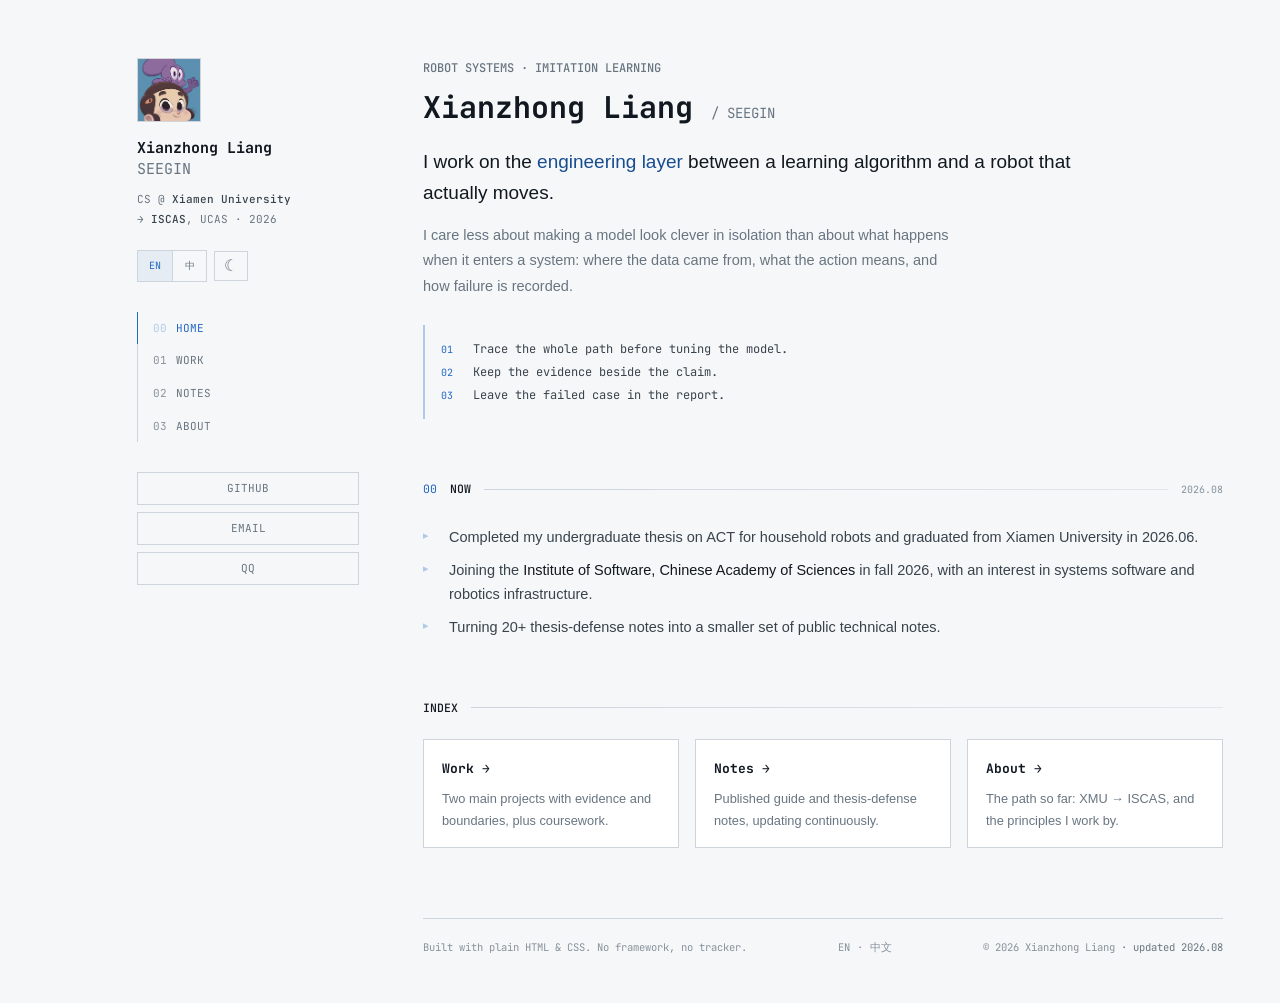
==== index.html @ d33dfe6f "Initial site: multi-page personal homepage (home / work / notes / about)" ====
<!DOCTYPE html>
<html lang="en">
<head>
<meta charset="utf-8">
<meta name="viewport" content="width=device-width, initial-scale=1">
<title>Xianzhong Liang (SEEGIN) | Robot Systems</title>
<meta name="description" content="Computer science graduate from Xiamen University, joining ISCAS, UCAS in 2026. Working on the engineering layer between learning algorithms and robots that actually move.">
<meta name="author" content="Xianzhong Liang">
<meta name="theme-color" content="#0A0C10">
<meta name="color-scheme" content="dark light">
<meta property="og:type" content="profile">
<meta property="og:title" content="Xianzhong Liang (SEEGIN) | Robot Systems">
<meta property="og:description" content="Robot systems, imitation learning, and the plumbing in between.">
<meta property="og:url" content="https://seegin.github.io/">
<meta property="og:image" content="https://seegin.github.io/assets/avatar.jpg">
<meta property="og:image:alt" content="Portrait of Xianzhong Liang">
<meta property="og:image:width" content="1080">
<meta property="og:image:height" content="1080">
<meta property="profile:first_name" content="Xianzhong">
<meta property="profile:last_name" content="Liang">
<meta name="twitter:card" content="summary">
<meta property="og:locale" content="en_US">
<meta property="og:locale:alternate" content="zh_CN">

<link rel="canonical" href="https://seegin.github.io/">
<link rel="alternate" hreflang="en" href="https://seegin.github.io/">
<link rel="alternate" hreflang="zh-CN" href="https://seegin.github.io/?lang=zh">
<link rel="alternate" hreflang="x-default" href="https://seegin.github.io/">
<link rel="icon" type="image/jpeg" href="assets/avatar.jpg">
<link rel="apple-touch-icon" href="assets/avatar.jpg">

<script type="application/ld+json">
{
  "@context": "https://schema.org",
  "@type": "Person",
  "name": "Xianzhong Liang",
  "alternateName": "SEEGIN",
  "url": "https://seegin.github.io/",
  "image": "https://seegin.github.io/assets/avatar.jpg",
  "email": "mailto:xianzliang@foxmail.com",
  "alumniOf": { "@type": "CollegeOrUniversity", "name": "Xiamen University" },
  "sameAs": [ "https://github.com/SEEGIN" ]
}
</script>

<link rel="preconnect" href="https://fonts.googleapis.com">
<link rel="preconnect" href="https://fonts.gstatic.com" crossorigin>
<link href="https://fonts.googleapis.com/css2?family=JetBrains+Mono:wght@400;500;700&display=swap" rel="stylesheet">
<link rel="stylesheet" href="assets/style.css">

<script>
(() => {
  try {
    const params = new URLSearchParams(location.search);
    const savedTheme = params.get('theme') || localStorage.getItem('theme');
    const savedLang = params.get('lang') || localStorage.getItem('lang');
    document.documentElement.dataset.theme = savedTheme || (matchMedia('(prefers-color-scheme: light)').matches ? 'light' : 'dark');
    document.documentElement.dataset.lang = savedLang || 'en';
    document.documentElement.lang = savedLang === 'zh' ? 'zh-CN' : 'en';
  } catch (_) {
    document.documentElement.dataset.theme = 'dark';
    document.documentElement.dataset.lang = 'en';
  }
})();
</script>
</head>
<body>

<noscript><div class="jsnote">JavaScript disabled · language/theme switching unavailable — 未启用 JavaScript：中英文与主题切换不可用。</div></noscript>

<a class="skip-link" href="#content"><span class="i18n-en">Skip to content</span><span class="i18n-zh">跳到正文</span></a>

<div class="page">

<!-- ══════════ RAIL ══════════ -->
<aside class="rail">
  <img class="avatar" src="assets/avatar.jpg" alt="Portrait of Xianzhong Liang" width="64" height="64" decoding="async">
  <div class="rname">Xianzhong Liang<br><span>SEEGIN</span></div>
  <div class="rrole">
    CS @ <b>Xiamen University</b><br>
    → <b>ISCAS</b>, UCAS · 2026
  </div>

  <div class="prefs">
    <div class="segmented" role="group" aria-label="Language">
      <button type="button" data-lang-option="en" aria-pressed="true">EN</button>
      <button type="button" data-lang-option="zh" aria-pressed="false">中</button>
    </div>
    <button class="theme-toggle" id="theme-toggle" type="button" aria-label="Switch to light theme" title="Switch to light theme">
      <span aria-hidden="true">☼</span>
    </button>
  </div>

  <nav class="rnav" aria-label="Section navigation">
    <a href="index.html" class="on" aria-current="page"><span class="n">00</span><span class="i18n-en">Home</span><span class="i18n-zh">首页</span></a>
    <a href="work.html"><span class="n">01</span><span class="i18n-en">Work</span><span class="i18n-zh">项目</span></a>
    <a href="notes.html"><span class="n">02</span><span class="i18n-en">Notes</span><span class="i18n-zh">写作</span></a>
    <a href="about.html"><span class="n">03</span><span class="i18n-en">About</span><span class="i18n-zh">关于</span></a>
  </nav>

  <div class="rlinks">
    <a href="https://github.com/SEEGIN" rel="me">GITHUB</a>
    <a href="mailto:xianzliang@foxmail.com"><span class="i18n-en">EMAIL</span><span class="i18n-zh">邮箱</span></a>
    <button type="button" id="copy-qq" data-copy="2814823196" title="Copy QQ: 2814823196">QQ</button>
    <div class="copy-status" id="copy-status" aria-live="polite"></div>
  </div>
</aside>

<!-- ══════════ MAIN ══════════ -->
<main class="main" id="content">

  <header class="hero">
    <p class="eyebrow">Robot systems · imitation learning</p>
    <h1>Xianzhong Liang <span>/ SEEGIN</span></h1>
    <p class="tagline">
      <span class="i18n-en">I work on the <span class="k">engineering layer</span> between a learning algorithm
      and a robot that actually moves.</span>
      <span class="i18n-zh">我关注学习算法与真正运动起来的机器人之间，那一层常被忽略的<span class="k">系统工程</span>。</span>
    </p>
    <p class="tagsub">
      <span class="i18n-en">I care less about making a model look clever in isolation than about what happens when it enters a system:
      where the data came from, what the action means, and how failure is recorded.</span>
      <span class="i18n-zh">我不太关心让一个脱离系统的模型显得聪明。我更在意它进入系统以后：
      数据从哪来、动作究竟代表什么，以及失败有没有被如实记录。</span>
    </p>
    <div class="principle">
      <div><span class="pn">01</span><b><span class="i18n-en">Trace the whole path before tuning the model.</span><span class="i18n-zh">先把整条链路跑通，再谈调参。</span></b></div>
      <div><span class="pn">02</span><b><span class="i18n-en">Keep the evidence beside the claim.</span><span class="i18n-zh">结论旁边放证据，数字旁边写口径。</span></b></div>
      <div><span class="pn">03</span><b><span class="i18n-en">Leave the failed case in the report.</span><span class="i18n-zh">失败案例不删，它定义能力边界。</span></b></div>
    </div>
  </header>

  <!-- ═══ 00 NOW ═══ -->
  <section id="now">
    <div class="sh"><span class="n">00</span><h2><span class="i18n-en">Now</span><span class="i18n-zh">近况</span></h2><span class="rule"></span><span class="date">2026.08</span></div>
    <ul class="now">
      <li><span><span class="i18n-en">Completed my undergraduate thesis on ACT for household robots and graduated from Xiamen University in 2026.06.</span><span class="i18n-zh">刚完成本科毕设《家务机器人 ACT 算法的优化与实现》，2026.06 从厦门大学计算机系毕业。</span></span></li>
      <li><span><span class="i18n-en">Joining the <b>Institute of Software, Chinese Academy of Sciences</b> in fall 2026, with an interest in systems software and robotics infrastructure.</span><span class="i18n-zh">2026 年秋季入学 <b>中国科学院软件研究所</b>，方向偏底层系统软件与机器人系统支撑。</span></span></li>
      <li><span><span class="i18n-en">Turning 20+ thesis-defense notes into a smaller set of public technical notes.</span><span class="i18n-zh">在整理毕设期间写的 20+ 份技术手册，准备把其中一部分公开出来。</span></span></li>
    </ul>
  </section>

  <!-- ═══ INDEX ═══ -->
  <section id="index">
    <div class="sh"><h2><span class="i18n-en">Index</span><span class="i18n-zh">导览</span></h2><span class="rule"></span></div>
    <div class="idx">
      <a class="idx-card" href="work.html">
        <span class="idx-t"><span class="i18n-en">Work</span><span class="i18n-zh">项目</span> →</span>
        <span class="idx-d"><span class="i18n-en">Two main projects with evidence and boundaries, plus coursework.</span><span class="i18n-zh">两个主项目（含证据与边界）+ 课程实践。</span></span>
      </a>
      <a class="idx-card" href="notes.html">
        <span class="idx-t"><span class="i18n-en">Notes</span><span class="i18n-zh">写作</span> →</span>
        <span class="idx-d"><span class="i18n-en">Published guide and thesis-defense notes, updating continuously.</span><span class="i18n-zh">已公开的经验帖与整理中的答辩笔记。</span></span>
      </a>
      <a class="idx-card" href="about.html">
        <span class="idx-t"><span class="i18n-en">About</span><span class="i18n-zh">关于</span> →</span>
        <span class="idx-d"><span class="i18n-en">The path so far: XMU → ISCAS, and the principles I work by.</span><span class="i18n-zh">从厦大到软件所的轨迹，与我的工作准则。</span></span>
      </a>
    </div>
  </section>

  <footer>
    <span><span class="i18n-en">Built with plain HTML &amp; CSS. No framework, no tracker.</span><span class="i18n-zh">纯 HTML / CSS 构建。无框架，无追踪。</span></span>
    <span class="foot-lang"><a href="?lang=en">EN</a> · <a href="?lang=zh">中文</a></span>
    <span>© 2026 Xianzhong Liang <span class="foot-upd">· <span class="i18n-en">updated</span><span class="i18n-zh">最近更新</span> 2026.08</span></span>
  </footer>

</main>
</div>

<script id="page-i18n" type="application/json">
{"zh":{"title":"梁献中（SEEGIN）| 机器人系统","description":"厦门大学计算机专业毕业生，2026 年入学中国科学院软件研究所。关注学习算法与真正运动起来的机器人之间的系统工程。"}}
</script>
<script src="assets/site.js"></script>

</body>
</html>
---- assets/style.css ----
/* ══════════════════════════════════════════════
   TOKENS
   ══════════════════════════════════════════════ */
:root{
  /* surfaces — 3 阶，用于拉开层次 */
  --bg:#0A0C10;
  --surface:#10141A;
  --surface-2:#151A22;
  --border:#1F2630;
  --border-soft:#171D25;

  /* text */
  --text:#C9D1D9;
  --text-hi:#E6EDF3;
  --dim:#6E7A87;
  --dim-2:#525E6B;

  /* accent — 单一蓝，3 个亮度档 */
  --accent:#4C8DFF;
  --accent-hi:#84B2FF;
  --accent-d:#1B3A6B;
  --accent-bg:rgba(76,141,255,.07);

  /* semantic — 只有两个，各自绑死一个语义 */
  --ok:#4FA98C;                /* 强证据 / verified */
  --warn:#C0924E;              /* 边界 / 限制 */
  --ok-text:#7FA99B;
  --warn-text:#C9B48D;
  --code:#A6BDDA;

  --mono:'JetBrains Mono',ui-monospace,SFMono-Regular,Menlo,Consolas,monospace;
  --sans:-apple-system,BlinkMacSystemFont,'Segoe UI','PingFang SC','Hiragino Sans GB',
         'Microsoft YaHei','Noto Sans SC',sans-serif;

  --rail:222px;
  --main:800px;
  --gap:64px;
}

html[data-theme="light"]{
  --bg:#F6F7F8;
  --surface:#FFFFFF;
  --surface-2:#EFF2F5;
  --border:#CDD4DB;
  --border-soft:#E2E6EA;
  --text:#38434D;
  --text-hi:#111820;
  --dim:#687581;
  --dim-2:#87929C;
  --accent:#2368C4;
  --accent-hi:#174C91;
  --accent-d:#AFC9EA;
  --accent-bg:rgba(35,104,196,.07);
  --ok:#287D63;
  --warn:#986A22;
  --ok-text:#397A66;
  --warn-text:#805F2E;
  --code:#315D91;
}

*{box-sizing:border-box;margin:0;padding:0}
html{scroll-behavior:smooth;scroll-padding-top:32px;-webkit-text-size-adjust:100%;color-scheme:dark}
html[data-theme="light"]{color-scheme:light}
body{
  background:var(--bg);color:var(--text);
  font-family:var(--sans);font-size:15px;line-height:1.7;
  -webkit-font-smoothing:antialiased;
}
html[data-lang="en"] .i18n-zh,html[data-lang="zh"] .i18n-en{display:none!important}
a{color:var(--accent);text-decoration:none}
a:hover{color:var(--accent-hi)}
a:focus-visible{outline:2px solid var(--accent);outline-offset:3px}
button{font:inherit}
button:focus-visible{outline:2px solid var(--accent);outline-offset:3px}
.skip-link{
  position:fixed;left:16px;top:12px;z-index:10;transform:translateY(-160%);
  background:var(--text-hi);color:var(--bg);font-family:var(--mono);font-size:12px;
  padding:8px 12px;
}
.skip-link:focus{transform:translateY(0);color:var(--bg)}
.jsnote{
  position:fixed;top:0;left:0;right:0;z-index:99;text-align:center;
  font-family:var(--mono);font-size:10.5px;letter-spacing:0;
  padding:6px 14px;background:var(--accent-d);color:var(--text-hi);
}

/* ══════════════════════════════════════════════
   LAYOUT — 左信息栏 + 右正文栏
   ══════════════════════════════════════════════ */
.page{
  position:relative;z-index:1;
  max-width:calc(var(--rail) + var(--gap) + var(--main));
  margin:0 auto;padding:0 40px;
  display:grid;grid-template-columns:var(--rail) var(--main);
  column-gap:var(--gap);align-items:start;
}

/* ── rail ─────────────────────────────── */
.rail{position:sticky;top:0;padding:58px 0 40px;max-height:100vh;overflow-y:auto;scrollbar-width:none}
.rail::-webkit-scrollbar{display:none}
.avatar{
  width:64px;height:64px;border:1px solid var(--border);object-fit:cover;
  filter:grayscale(.35) contrast(1.02);display:block;
}
.rname{font-family:var(--mono);font-size:15px;font-weight:700;color:var(--text-hi);margin-top:16px;line-height:1.4}
.rname span{color:var(--dim);font-weight:400}
.rrole{font-family:var(--mono);font-size:11px;line-height:1.85;color:var(--dim);margin-top:9px;letter-spacing:0}
.rrole b{color:var(--text);font-weight:500}

.prefs{display:flex;align-items:center;gap:7px;margin-top:20px}
.segmented{display:grid;grid-template-columns:repeat(2,34px);border:1px solid var(--border)}
.segmented button,.theme-toggle{
  height:30px;border:0;background:transparent;color:var(--dim);cursor:pointer;
  font-family:var(--mono);font-size:10px;line-height:1;
}
.segmented button + button{border-left:1px solid var(--border)}
.segmented button[aria-pressed="true"]{background:var(--accent-bg);color:var(--accent)}
.theme-toggle{width:34px;border:1px solid var(--border);font-size:16px}
.segmented button:hover,.theme-toggle:hover{background:var(--accent-bg);color:var(--accent)}

.rnav{margin-top:30px;display:flex;flex-direction:column;border-left:1px solid var(--border)}
.rnav a{
  font-family:var(--mono);font-size:11px;letter-spacing:0;text-transform:uppercase;
  color:var(--dim);padding:7px 0 7px 15px;margin-left:-1px;border-left:1px solid transparent;
}
.rnav a .n{color:var(--dim-2);margin-right:9px}
.rnav a:hover{color:var(--text)}
.rnav a.on{color:var(--accent);border-left-color:var(--accent)}
.rnav a.on .n{color:var(--accent-d)}

.rlinks{margin-top:30px;display:flex;flex-direction:column;gap:7px}
.rlinks a,.rlinks button{
  font-family:var(--mono);font-size:11px;letter-spacing:0;color:var(--dim);
  border:1px solid var(--border);padding:6px 11px;text-align:center;background:transparent;cursor:pointer;
}
.rlinks a:hover,.rlinks button:hover{border-color:var(--accent-d);color:var(--accent);background:var(--accent-bg)}
.copy-status{min-height:17px;margin-top:5px;font-family:var(--mono);font-size:9.5px;color:var(--ok-text);text-align:center}

/* ── main ─────────────────────────────── */
.main{padding:58px 0 0;min-width:0}

/* ── hero ─────────────────────────────── */
.hero{padding-bottom:6px}
.eyebrow{
  font-family:var(--mono);font-size:12px;font-weight:500;letter-spacing:0;
  text-transform:uppercase;color:var(--dim);
}
.hero h1{
  margin-top:10px;font-family:var(--mono);font-size:30px;line-height:1.3;
  font-weight:700;letter-spacing:0;color:var(--text-hi);
}
.hero h1 span{font-size:14px;font-weight:400;color:var(--dim);white-space:nowrap}
.tagline{margin-top:20px;font-size:19px;line-height:1.62;color:var(--text-hi);max-width:64ch;font-weight:400}
.tagline .k{color:var(--accent-hi)}
.tagsub{margin-top:14px;font-size:14.5px;line-height:1.75;color:var(--dim);max-width:66ch}
.principle{
  margin-top:26px;padding:13px 0 13px 16px;border-left:2px solid var(--accent-d);
  font-family:var(--mono);font-size:12px;line-height:1.9;color:var(--dim);
}
.principle div{display:grid;grid-template-columns:24px 1fr;gap:8px}
.principle .pn{color:var(--accent);font-size:10px;padding-top:2px}
.principle b{color:var(--text);font-weight:400}

/* ── section heads ────────────────────── */
section{padding:54px 0 0}
.sh{display:flex;align-items:center;gap:13px;margin-bottom:22px}
.sh h2{
  font-family:var(--mono);font-size:11.5px;font-weight:500;letter-spacing:0;
  text-transform:uppercase;color:var(--text-hi);white-space:nowrap;
}
.sh .n{font-family:var(--mono);font-size:11.5px;color:var(--accent);letter-spacing:0}
.sh .rule{flex:1;height:1px;background:linear-gradient(90deg,var(--border),var(--border-soft))}
.sh .date{font-family:var(--mono);font-size:10px;letter-spacing:0;color:var(--dim-2);white-space:nowrap}

/* ── now ──────────────────────────────── */
.now li{list-style:none;display:grid;grid-template-columns:16px 1fr;gap:10px;padding:4px 0;font-size:14.5px}
.now li::before{content:'▸';color:var(--accent-d);font-size:11px;line-height:1.9}
.now b{color:var(--text-hi);font-weight:500}

/* ── cards ────────────────────────────── */
.card{border:1px solid var(--border);background:var(--surface);padding:22px 24px 18px;margin-bottom:18px}
.card-h{border-bottom:1px solid var(--border);padding-bottom:14px;margin-bottom:16px}
.card-h h3{font-family:var(--mono);font-size:15px;font-weight:700;line-height:1.45;color:var(--text-hi)}
.card-h .zh{font-size:13px;color:var(--dim);margin-top:5px}
.meta{display:flex;flex-wrap:wrap;gap:6px;margin-top:12px}
.meta > span{
  font-family:var(--mono);font-size:10px;letter-spacing:0;color:var(--dim);
  border:1px solid var(--border-soft);background:var(--surface-2);padding:2px 8px;
}
.meta > span.hi{color:var(--accent);border-color:var(--accent-d);background:var(--accent-bg)}

.row{display:grid;grid-template-columns:82px 1fr;gap:18px;padding:11px 0;align-items:start}
.row + .row{border-top:1px solid var(--border-soft)}
.lab{
  font-family:var(--mono);font-size:10px;letter-spacing:0;text-transform:uppercase;
  color:var(--dim-2);padding-top:4px;
}
.row p{font-size:13.8px;line-height:1.78}
.row p b{color:var(--text-hi);font-weight:500}
code{
  font-family:var(--mono);font-size:.88em;color:var(--code);background:var(--accent-bg);
  padding:1px 5px;overflow-wrap:anywhere;box-decoration-break:clone;-webkit-box-decoration-break:clone;
}

/* evidence */
.ev{display:flex;flex-direction:column;gap:6px}
.ev div{display:grid;grid-template-columns:112px 1fr;gap:12px;align-items:baseline;font-size:13.3px}
.ev .num{font-family:var(--mono);font-size:12.5px;color:var(--accent);font-weight:500}
.ev .d2{color:var(--text)}
.ev .scope{display:block;font-size:11.5px;color:var(--dim);margin-top:1px}
.ev .scope::before{content:'●';font-size:6px;vertical-align:middle;margin-right:6px;color:var(--dim-2)}
.ev .s-ok::before{color:var(--ok)}
.ev .s-ok{color:var(--ok-text)}

/* boundary */
.row.bd{border-top:1px solid var(--border)}
.row.bd .lab{color:var(--warn)}
.row.bd p{color:var(--dim);font-size:13.3px;border-left:2px solid rgba(192,146,78,.28);padding-left:14px}
.row.bd p b{color:var(--warn-text);font-weight:500}

/* mini list */
.mini{border:1px solid var(--border)}
.mini li{list-style:none;padding:13px 20px;display:grid;grid-template-columns:1fr auto;gap:14px;align-items:baseline}
.mini li + li{border-top:1px solid var(--border-soft)}
.mini .t{font-family:var(--mono);font-size:12.5px;color:var(--text-hi)}
.mini .d{font-size:12.8px;color:var(--dim);grid-column:1/-1;margin-top:3px;line-height:1.7}
.mini .y{font-family:var(--mono);font-size:10.5px;color:var(--dim-2)}

/* ── stack ────────────────────────────── */
.stack div{display:grid;grid-template-columns:92px 1fr;gap:18px;padding:8px 0;align-items:baseline}
.stack div + div{border-top:1px solid var(--border-soft)}
.stack .k{font-family:var(--mono);font-size:10px;letter-spacing:0;text-transform:uppercase;color:var(--dim-2)}
.stack .v{font-family:var(--mono);font-size:12.2px;line-height:1.9;color:var(--text)}

/* ── track ────────────────────────────── */
.track{border-left:1px solid var(--border);margin-left:5px;padding-left:24px}
.track li{list-style:none;position:relative;padding:0 0 20px}
.track li::before{
  content:'';position:absolute;left:-29px;top:7px;width:7px;height:7px;
  background:var(--bg);border:1px solid var(--dim-2);border-radius:50%;
}
.track li.hi::before{border-color:var(--accent);background:var(--accent);box-shadow:0 0 0 3px rgba(76,141,255,.14)}
.track .y{font-family:var(--mono);font-size:10.5px;letter-spacing:0;color:var(--accent)}
.track .t{font-size:13.8px;margin-top:2px;color:var(--text-hi)}
.track .s{font-size:12.8px;color:var(--dim);margin-top:1px;line-height:1.7}

/* ── notes ────────────────────────────── */
.notes li{list-style:none;padding:13px 0;border-top:1px solid var(--border-soft)}
.notes li:first-child{border-top:1px solid var(--border)}
.notes li:last-child{border-bottom:1px solid var(--border)}
.notes .t{font-family:var(--mono);font-size:13px;color:var(--text-hi)}
.notes .t a{color:var(--text-hi);border-bottom:1px solid var(--accent-d)}
.notes .t a:hover{color:var(--accent);border-bottom-color:var(--accent)}
.notes .d{font-size:12.8px;color:var(--dim);margin-top:3px;line-height:1.7}
.soon{
  font-family:var(--mono);font-size:9.5px;color:var(--dim-2);border:1px solid var(--border);
  padding:1px 6px;margin-left:8px;letter-spacing:0;vertical-align:1px;
}
.soon.published{color:var(--ok-text);border-color:var(--ok)}
.note-source{font-family:var(--mono);font-size:10px;margin-top:7px}
.notes-more{margin-top:14px;font-family:var(--mono);font-size:11.5px;letter-spacing:0;color:var(--dim)}

/* ── footer ───────────────────────────── */
footer{
  margin-top:70px;border-top:1px solid var(--border);padding:20px 0 46px;
  font-family:var(--mono);font-size:10.5px;color:var(--dim-2);
  display:flex;justify-content:space-between;gap:16px;flex-wrap:wrap;
}
.foot-lang{display:flex;gap:7px}
.foot-lang a{color:var(--dim-2)}
.foot-lang a:hover{color:var(--accent)}
.foot-upd{color:var(--dim)}

/* ══════════════════════════════════════════════
   RESPONSIVE — 单栏塌陷
   ══════════════════════════════════════════════ */
@media (max-width:1120px){
  :root{--gap:44px;--rail:200px}
  .page{padding:0 32px}
  .main{max-width:100%}
}
@media (max-width:940px){
  .page{display:block;padding:0 28px;max-width:800px}
  .rail{position:static;max-height:none;padding:44px 0 0;display:grid;
        grid-template-columns:64px 1fr;column-gap:20px;align-items:start}
  .rname{margin-top:0}
  .avatar{grid-row:span 2}
  .prefs{grid-column:1/-1;margin-top:20px}
  .rnav{grid-column:1/-1;margin-top:26px;display:grid;grid-template-columns:repeat(4,minmax(0,1fr));
        border-left:none;border-top:1px solid var(--border)}
  .rnav a{padding:9px 0;border-left:none;border-top:1px solid transparent;margin-left:0;margin-top:-1px;text-align:center;white-space:nowrap}
  .rnav a.on{border-left-color:transparent;border-top-color:var(--accent)}
  .rlinks{grid-column:1/-1;display:grid;grid-template-columns:repeat(3,minmax(0,1fr));margin-top:18px}
  .rlinks a,.rlinks button{padding:6px 8px}
  .copy-status{grid-column:1/-1}
  .main{padding-top:8px}
}
@media (max-width:600px){
  .page{padding:0 18px}
  .rail{padding-top:34px;grid-template-columns:64px minmax(0,1fr)}
  .rnav a{font-size:9.5px}
  .rnav a .n{margin-right:4px}
  .eyebrow{font-size:11px}
  .hero h1{font-size:26px}
  .hero h1 span{display:block;margin-top:3px}
  .tagline{font-size:16.5px}
  section{padding-top:48px}
  .card{padding:18px 16px 14px}
  .row,.stack div,.ev div{grid-template-columns:1fr;gap:5px}
  .lab{padding-top:0}
  .row.bd p{padding-left:12px}
  .ev div{padding:2px 0}
  .mini li{padding:13px 16px}
}
@media (max-width:360px){
  .rnav a .n{display:none}
  .rnav a{font-size:10px}
  .principle{font-size:11px;padding-left:12px}
}
@media (prefers-reduced-motion:reduce){
  html{scroll-behavior:auto}
}
@media print{
  :root{
    --bg:#fff;--surface:#fff;--surface-2:#f4f5f6;
    --border:#bbb;--border-soft:#ddd;
    --text:#222;--text-hi:#000;--dim:#555;--dim-2:#777;
    --accent:#1a56b0;--accent-hi:#0f3d80;--accent-d:#9db9e0;--accent-bg:rgba(0,0,0,.04);
    --ok:#1a6b52;--warn:#7a5618;--ok-text:#2c6b57;--warn-text:#6b4b15;--code:#274b77;
  }
  html{color-scheme:light}
  body{background:#fff;font-size:10.5pt}
  .skip-link,.jsnote,.prefs,.rnav,.rlinks,.copy-status{display:none!important}
  .page{display:block;max-width:none;padding:0}
  .rail{position:static;max-height:none;overflow:visible;padding:0 0 14px}
  .avatar{width:46px;height:46px;filter:none}
  .main{padding-top:0}
  section{padding-top:20px}
  .card{break-inside:avoid}
  footer{margin-top:34px;padding-bottom:0}
  a[href^="http"]::after{content:" (" attr(href) ")";font-size:8pt;color:#666}
}

/* ── index cards / about ─────────────────── */
.idx{display:grid;grid-template-columns:repeat(3,1fr);gap:16px}
.idx-card{
  display:block;border:1px solid var(--border);background:var(--surface);
  padding:18px 18px 15px;color:var(--text);
}
.idx-card:hover{border-color:var(--accent-d);background:var(--accent-bg)}
.idx-t{display:block;font-family:var(--mono);font-size:13px;font-weight:700;letter-spacing:0;color:var(--text-hi)}
.idx-card:hover .idx-t{color:var(--accent)}
.idx-d{display:block;margin-top:8px;font-size:12.8px;line-height:1.7;color:var(--dim)}
.about-intro{max-width:66ch;font-size:14.5px;line-height:1.8;color:var(--text)}
@media (max-width:940px){
  .idx{grid-template-columns:1fr}
}
@media print{
  .idx-card{break-inside:avoid}
}
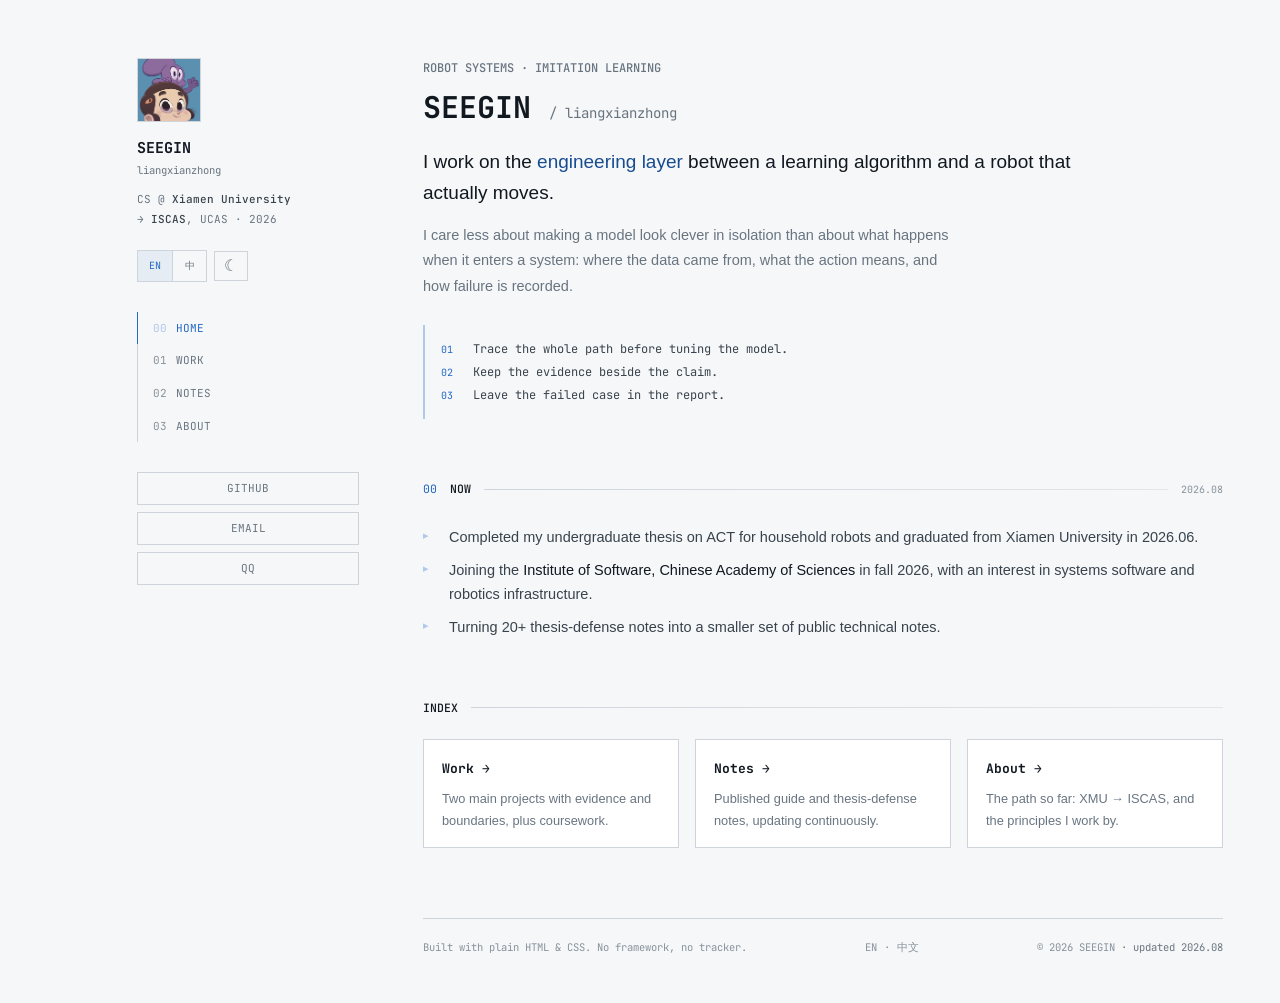
==== commit 93af76c8: "Branding: SEEGIN primary, liangxianzhong secondary (privacy)" ====
--- a/index.html
+++ b/index.html
@@ -3,21 +3,19 @@
 <head>
 <meta charset="utf-8">
 <meta name="viewport" content="width=device-width, initial-scale=1">
-<title>Xianzhong Liang (SEEGIN) | Robot Systems</title>
+<title>SEEGIN | Robot Systems</title>
 <meta name="description" content="Computer science graduate from Xiamen University, joining ISCAS, UCAS in 2026. Working on the engineering layer between learning algorithms and robots that actually move.">
-<meta name="author" content="Xianzhong Liang">
+<meta name="author" content="SEEGIN">
 <meta name="theme-color" content="#0A0C10">
 <meta name="color-scheme" content="dark light">
 <meta property="og:type" content="profile">
-<meta property="og:title" content="Xianzhong Liang (SEEGIN) | Robot Systems">
+<meta property="og:title" content="SEEGIN | Robot Systems">
 <meta property="og:description" content="Robot systems, imitation learning, and the plumbing in between.">
 <meta property="og:url" content="https://seegin.github.io/">
 <meta property="og:image" content="https://seegin.github.io/assets/avatar.jpg">
-<meta property="og:image:alt" content="Portrait of Xianzhong Liang">
+<meta property="og:image:alt" content="Portrait of SEEGIN">
 <meta property="og:image:width" content="1080">
 <meta property="og:image:height" content="1080">
-<meta property="profile:first_name" content="Xianzhong">
-<meta property="profile:last_name" content="Liang">
 <meta name="twitter:card" content="summary">
 <meta property="og:locale" content="en_US">
 <meta property="og:locale:alternate" content="zh_CN">
@@ -33,8 +31,8 @@
 {
   "@context": "https://schema.org",
   "@type": "Person",
-  "name": "Xianzhong Liang",
-  "alternateName": "SEEGIN",
+  "name": "SEEGIN",
+  "alternateName": "liangxianzhong",
   "url": "https://seegin.github.io/",
   "image": "https://seegin.github.io/assets/avatar.jpg",
   "email": "mailto:xianzliang@foxmail.com",
@@ -74,8 +72,8 @@
 
 <!-- ══════════ RAIL ══════════ -->
 <aside class="rail">
-  <img class="avatar" src="assets/avatar.jpg" alt="Portrait of Xianzhong Liang" width="64" height="64" decoding="async">
-  <div class="rname">Xianzhong Liang<br><span>SEEGIN</span></div>
+  <img class="avatar" src="assets/avatar.jpg" alt="Portrait of SEEGIN" width="64" height="64" decoding="async">
+  <div class="rname">SEEGIN<br><span>liangxianzhong</span></div>
   <div class="rrole">
     CS @ <b>Xiamen University</b><br>
     → <b>ISCAS</b>, UCAS · 2026
@@ -111,7 +109,7 @@
 
   <header class="hero">
     <p class="eyebrow">Robot systems · imitation learning</p>
-    <h1>Xianzhong Liang <span>/ SEEGIN</span></h1>
+    <h1>SEEGIN <span>/ liangxianzhong</span></h1>
     <p class="tagline">
       <span class="i18n-en">I work on the <span class="k">engineering layer</span> between a learning algorithm
       and a robot that actually moves.</span>
@@ -162,14 +160,14 @@
   <footer>
     <span><span class="i18n-en">Built with plain HTML &amp; CSS. No framework, no tracker.</span><span class="i18n-zh">纯 HTML / CSS 构建。无框架，无追踪。</span></span>
     <span class="foot-lang"><a href="?lang=en">EN</a> · <a href="?lang=zh">中文</a></span>
-    <span>© 2026 Xianzhong Liang <span class="foot-upd">· <span class="i18n-en">updated</span><span class="i18n-zh">最近更新</span> 2026.08</span></span>
+    <span>© 2026 SEEGIN <span class="foot-upd">· <span class="i18n-en">updated</span><span class="i18n-zh">最近更新</span> 2026.08</span></span>
   </footer>
 
 </main>
 </div>
 
 <script id="page-i18n" type="application/json">
-{"zh":{"title":"梁献中（SEEGIN）| 机器人系统","description":"厦门大学计算机专业毕业生，2026 年入学中国科学院软件研究所。关注学习算法与真正运动起来的机器人之间的系统工程。"}}
+{"zh":{"title":"SEEGIN | 机器人系统","description":"厦门大学计算机专业毕业生，2026 年入学中国科学院软件研究所。关注学习算法与真正运动起来的机器人之间的系统工程。"}}
 </script>
 <script src="assets/site.js"></script>
 
--- a/assets/style.css
+++ b/assets/style.css
@@ -104,7 +104,7 @@
   filter:grayscale(.35) contrast(1.02);display:block;
 }
 .rname{font-family:var(--mono);font-size:15px;font-weight:700;color:var(--text-hi);margin-top:16px;line-height:1.4}
-.rname span{color:var(--dim);font-weight:400}
+.rname span{color:var(--dim);font-weight:400;font-size:10.5px}
 .rrole{font-family:var(--mono);font-size:11px;line-height:1.85;color:var(--dim);margin-top:9px;letter-spacing:0}
 .rrole b{color:var(--text);font-weight:500}
 
